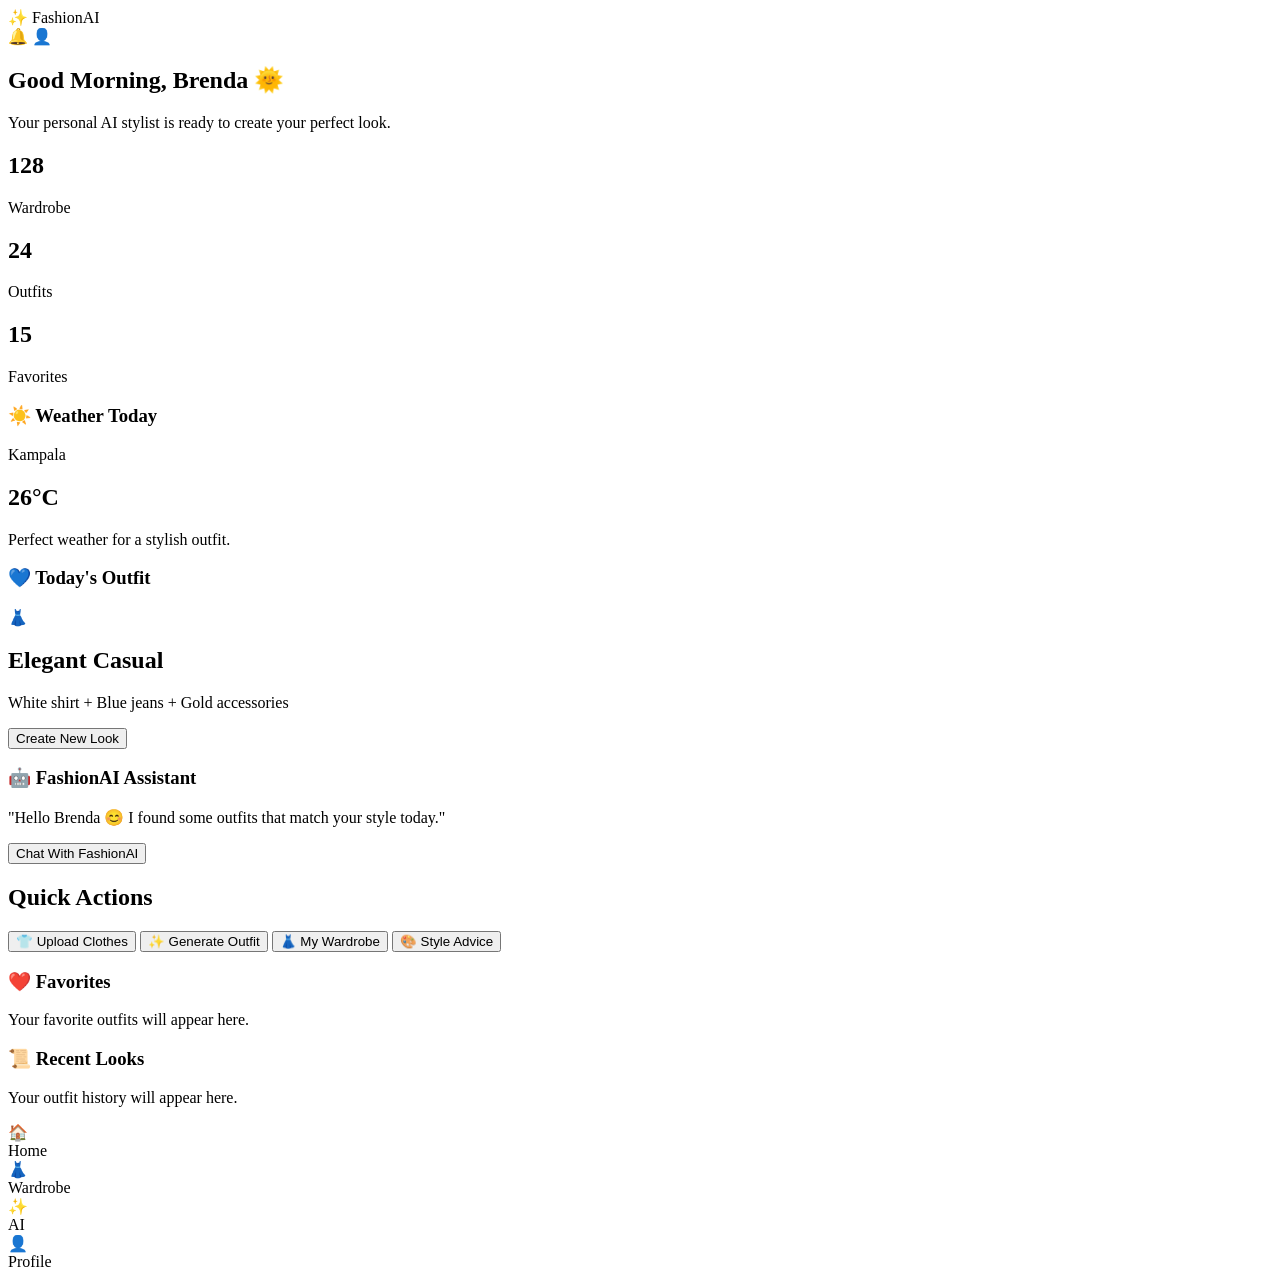
==== index.html @ b86d0272 "Create index.html" ====
<!DOCTYPE html>
<html lang="en">
<head>
<meta charset="UTF-8">
<meta name="viewport" content="width=device-width, initial-scale=1.0">

<title>FashionAI</title>

<link rel="stylesheet" href="style.css">

<!-- Google Font -->
<link href="https://fonts.googleapis.com/css2?family=Poppins:wght@300;400;500;600;700&display=swap" rel="stylesheet">

</head>

<body>


<!-- HEADER -->

<header class="top-header">

<div class="logo">
✨ FashionAI
</div>

<div class="icons">
<span>🔔</span>
<span>👤</span>
</div>

</header>



<!-- GREETING -->

<section class="welcome">

<h1 id="greeting">
Good Morning, Brenda 🌞
</h1>

<p>
Your personal AI stylist is ready to create your perfect look.
</p>

</section>




<!-- STATS -->

<section class="stats">

<div class="stat-card">

<h2>128</h2>
<p>Wardrobe</p>

</div>


<div class="stat-card">

<h2>24</h2>
<p>Outfits</p>

</div>


<div class="stat-card">

<h2>15</h2>
<p>Favorites</p>

</div>


</section>





<!-- WEATHER -->

<section class="card weather">

<div>

<h3>☀️ Weather Today</h3>

<p>
Kampala
</p>

<h2>
26°C
</h2>

<p>
Perfect weather for a stylish outfit.
</p>

</div>

</section>






<!-- TODAY OUTFIT -->

<section class="card outfit">

<h3>
💙 Today's Outfit
</h3>


<div class="outfit-box">

<div class="outfit-image">
👗
</div>


<div>

<h2>
Elegant Casual
</h2>

<p>
White shirt + Blue jeans + Gold accessories
</p>


<button>
Create New Look
</button>


</div>

</div>

</section>






<!-- AI ASSISTANT -->

<section class="card assistant">


<h3>
🤖 FashionAI Assistant
</h3>


<p>
"Hello Brenda 😊 I found some outfits that match your style today."
</p>


<button>
Chat With FashionAI
</button>


</section>







<!-- QUICK ACTIONS -->

<section>

<h2 class="section-title">
Quick Actions
</h2>


<div class="actions">


<button>
👕 Upload Clothes
</button>


<button>
✨ Generate Outfit
</button>


<button>
👗 My Wardrobe
</button>


<button>
🎨 Style Advice
</button>


</div>


</section>







<!-- FAVORITES -->

<section class="card">

<h3>
❤️ Favorites
</h3>


<p>
Your favorite outfits will appear here.
</p>


</section>






<!-- RECENT -->

<section class="card">

<h3>
📜 Recent Looks
</h3>


<p>
Your outfit history will appear here.
</p>


</section>






<!-- NAVIGATION -->

<nav class="bottom-nav">


<div>
🏠
<br>
Home
</div>


<div>
👗
<br>
Wardrobe
</div>


<div>
✨
<br>
AI
</div>


<div>
👤
<br>
Profile
</div>


</nav>





<script src="app.js"></script>


</body>
</html>
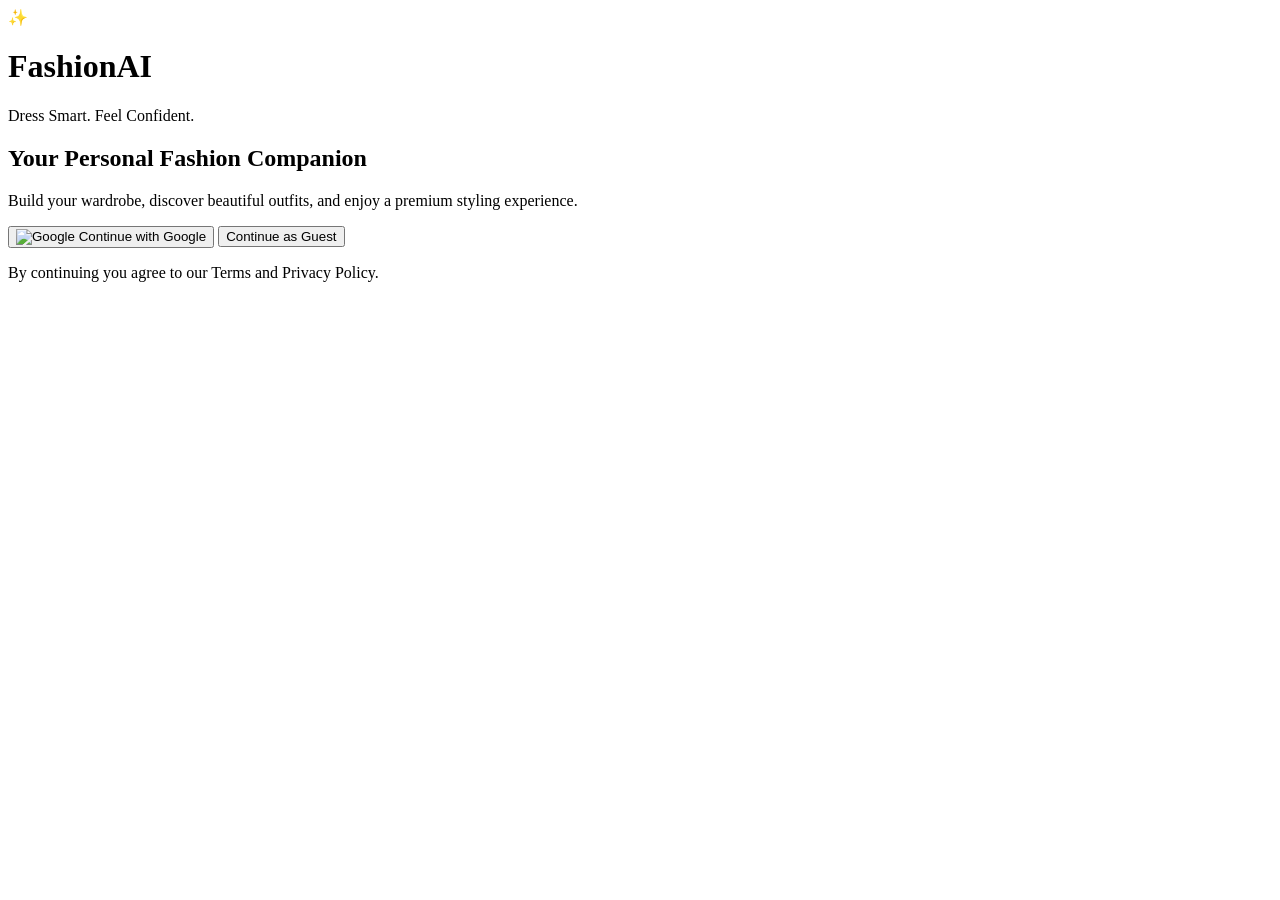
==== commit e19924db: "Update index.html" ====
--- a/index.html
+++ b/index.html
@@ -1,315 +1,90 @@
 <!DOCTYPE html>
 <html lang="en">
 <head>
+
 <meta charset="UTF-8">
 <meta name="viewport" content="width=device-width, initial-scale=1.0">
 
-<title>FashionAI</title>
+<title>FashionAI Premium</title>
+
+<meta name="theme-color" content="#123A73">
+
+<link rel="manifest" href="manifest.json">
+
+<link rel="preconnect" href="https://fonts.googleapis.com">
+<link rel="preconnect" href="https://fonts.gstatic.com" crossorigin>
+
+<link href="https://fonts.googleapis.com/css2?family=Poppins:wght@300;400;500;600;700;800&display=swap" rel="stylesheet">
 
 <link rel="stylesheet" href="style.css">
-
-<!-- Google Font -->
-<link href="https://fonts.googleapis.com/css2?family=Poppins:wght@300;400;500;600;700&display=swap" rel="stylesheet">
 
 </head>
 
 <body>
 
+<div class="background-glow"></div>
 
-<!-- HEADER -->
+<div class="login-container">
 
-<header class="top-header">
+<div class="logo-circle">
 
-<div class="logo">
-✨ FashionAI
-</div>
-
-<div class="icons">
-<span>🔔</span>
-<span>👤</span>
-</div>
-
-</header>
-
-
-
-<!-- GREETING -->
-
-<section class="welcome">
-
-<h1 id="greeting">
-Good Morning, Brenda 🌞
-</h1>
-
-<p>
-Your personal AI stylist is ready to create your perfect look.
-</p>
-
-</section>
-
-
-
-
-<!-- STATS -->
-
-<section class="stats">
-
-<div class="stat-card">
-
-<h2>128</h2>
-<p>Wardrobe</p>
+✨
 
 </div>
 
+<h1 class="logo-title">
 
-<div class="stat-card">
+FashionAI
 
-<h2>24</h2>
-<p>Outfits</p>
+</h1>
+
+<p class="logo-subtitle">
+
+Dress Smart. Feel Confident.
+
+</p>
+
+<div class="hero-card">
+
+<h2>
+
+Your Personal Fashion Companion
+
+</h2>
+
+<p>
+
+Build your wardrobe, discover beautiful outfits, and enjoy a premium styling experience.
+
+</p>
+
+<button id="googleLogin" class="google-btn">
+
+<img
+src="https://www.gstatic.com/firebasejs/ui/2.0.0/images/auth/google.svg"
+alt="Google">
+
+Continue with Google
+
+</button>
+
+<button id="guestLogin" class="guest-btn">
+
+Continue as Guest
+
+</button>
 
 </div>
 
+<p class="privacy">
 
-<div class="stat-card">
+By continuing you agree to our Terms and Privacy Policy.
 
-<h2>15</h2>
-<p>Favorites</p>
-
-</div>
-
-
-</section>
-
-
-
-
-
-<!-- WEATHER -->
-
-<section class="card weather">
-
-<div>
-
-<h3>☀️ Weather Today</h3>
-
-<p>
-Kampala
-</p>
-
-<h2>
-26°C
-</h2>
-
-<p>
-Perfect weather for a stylish outfit.
 </p>
 
 </div>
 
-</section>
-
-
-
-
-
-
-<!-- TODAY OUTFIT -->
-
-<section class="card outfit">
-
-<h3>
-💙 Today's Outfit
-</h3>
-
-
-<div class="outfit-box">
-
-<div class="outfit-image">
-👗
-</div>
-
-
-<div>
-
-<h2>
-Elegant Casual
-</h2>
-
-<p>
-White shirt + Blue jeans + Gold accessories
-</p>
-
-
-<button>
-Create New Look
-</button>
-
-
-</div>
-
-</div>
-
-</section>
-
-
-
-
-
-
-<!-- AI ASSISTANT -->
-
-<section class="card assistant">
-
-
-<h3>
-🤖 FashionAI Assistant
-</h3>
-
-
-<p>
-"Hello Brenda 😊 I found some outfits that match your style today."
-</p>
-
-
-<button>
-Chat With FashionAI
-</button>
-
-
-</section>
-
-
-
-
-
-
-
-<!-- QUICK ACTIONS -->
-
-<section>
-
-<h2 class="section-title">
-Quick Actions
-</h2>
-
-
-<div class="actions">
-
-
-<button>
-👕 Upload Clothes
-</button>
-
-
-<button>
-✨ Generate Outfit
-</button>
-
-
-<button>
-👗 My Wardrobe
-</button>
-
-
-<button>
-🎨 Style Advice
-</button>
-
-
-</div>
-
-
-</section>
-
-
-
-
-
-
-
-<!-- FAVORITES -->
-
-<section class="card">
-
-<h3>
-❤️ Favorites
-</h3>
-
-
-<p>
-Your favorite outfits will appear here.
-</p>
-
-
-</section>
-
-
-
-
-
-
-<!-- RECENT -->
-
-<section class="card">
-
-<h3>
-📜 Recent Looks
-</h3>
-
-
-<p>
-Your outfit history will appear here.
-</p>
-
-
-</section>
-
-
-
-
-
-
-<!-- NAVIGATION -->
-
-<nav class="bottom-nav">
-
-
-<div>
-🏠
-<br>
-Home
-</div>
-
-
-<div>
-👗
-<br>
-Wardrobe
-</div>
-
-
-<div>
-✨
-<br>
-AI
-</div>
-
-
-<div>
-👤
-<br>
-Profile
-</div>
-
-
-</nav>
-
-
-
-
-
 <script src="app.js"></script>
-
 
 </body>
 </html>
--- a/style.css
+++ b/style.css
@@ -0,0 +1,211 @@
+/* Edit Clothing Page */
+
+
+.edit-card{
+
+text-align:center;
+
+}
+
+
+
+.edit-image{
+
+width:220px;
+
+height:220px;
+
+object-fit:cover;
+
+border-radius:30px;
+
+margin-bottom:20px;
+
+box-shadow:
+0 10px 25px rgba(0,0,0,0.15);
+
+}
+
+
+
+.edit-card label{
+
+display:block;
+
+text-align:left;
+
+margin-top:15px;
+
+font-weight:600;
+
+}
+
+
+
+.edit-card input,
+select{
+
+
+width:100%;
+
+padding:15px;
+
+margin-top:8px;
+
+border-radius:18px;
+
+border:none;
+
+background:#F7F0E6;
+
+font-size:15px;
+
+outline:none;
+
+}
+
+
+
+.edit-card button{
+
+width:100%;
+
+margin-top:25px;
+
+font-size:16px;
+
+}
+
+.assistant{
+
+    background:white;
+
+    color:#123A73;
+
+}
+
+
+.assistant button{
+
+    background:#123A73;
+
+}
+
+
+
+
+
+
+/* QUICK ACTIONS */
+
+.section-title{
+
+    padding:20px 25px;
+
+}
+
+
+.actions{
+
+    display:grid;
+
+    grid-template-columns:1fr 1fr;
+
+    gap:15px;
+
+    padding:0 25px;
+
+}
+
+
+.actions button{
+
+    height:80px;
+
+}
+
+
+
+
+
+
+/* BOTTOM NAVIGATION */
+
+.bottom-nav{
+
+
+position:fixed;
+
+bottom:0;
+
+left:0;
+
+width:100%;
+
+
+background:#123A73;
+
+color:white;
+
+
+display:flex;
+
+justify-content:space-around;
+
+align-items:center;
+
+
+padding:15px;
+
+
+border-radius:30px 30px 0 0;
+
+
+}
+
+
+
+.bottom-nav div{
+
+    text-align:center;
+
+    font-size:13px;
+
+}
+
+
+
+
+
+/* ANIMATIONS */
+
+
+.card,
+.stat-card{
+
+    animation:fadeIn 0.8s ease;
+
+}
+
+
+
+@keyframes fadeIn{
+
+from{
+
+opacity:0;
+
+transform:translateY(20px);
+
+}
+
+
+to{
+
+opacity:1;
+
+transform:translateY(0);
+
+}
+
+}
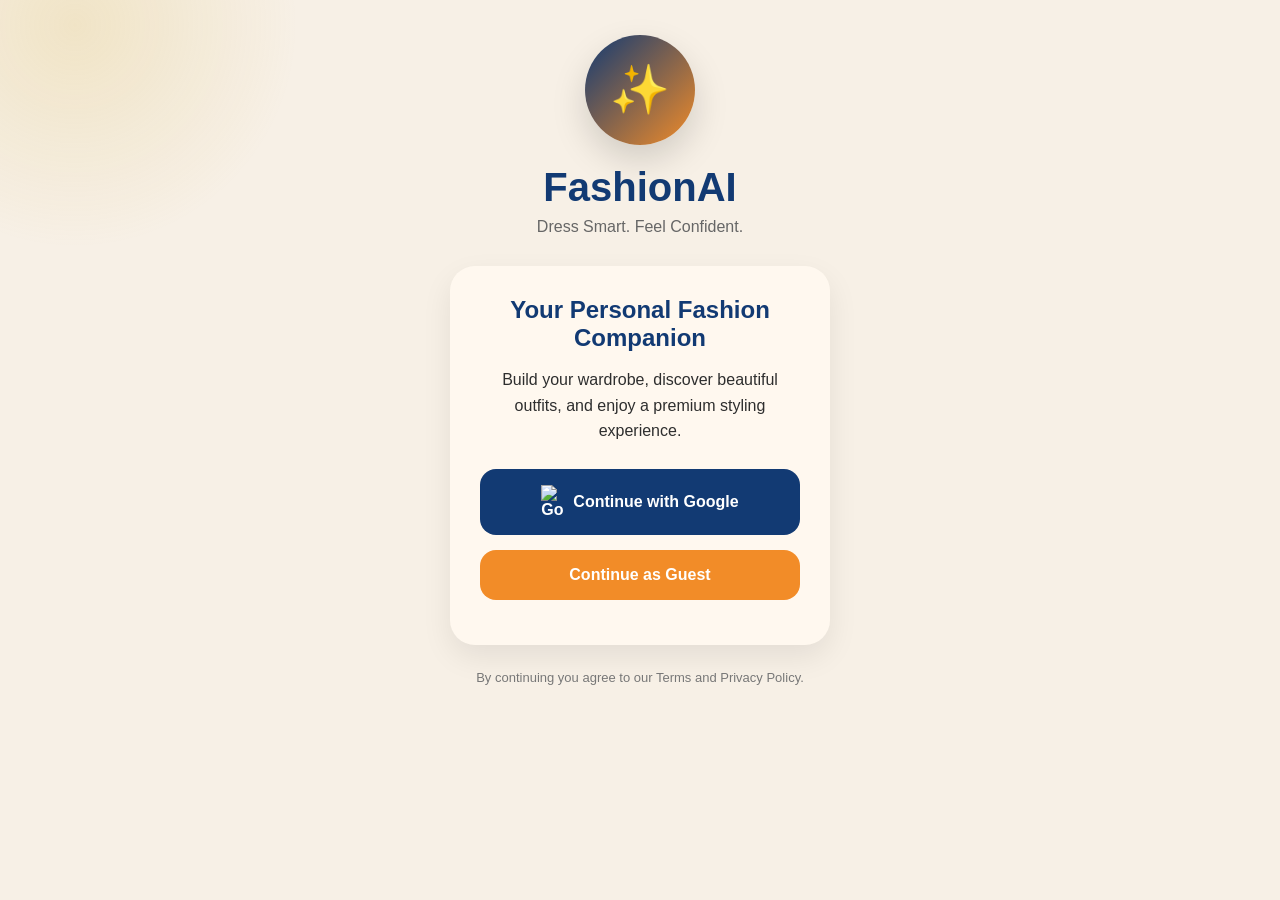
==== commit a2c7d164: "Update index.html" ====
--- a/index.html
+++ b/index.html
@@ -84,7 +84,8 @@
 
 </div>
 
-<script src="app.js"></script>
+<script type="module" src="auth.js"></script>
+<script type="module" src="app.js"></script>
 
 </body>
 </html>
--- a/style.css
+++ b/style.css
@@ -1,211 +1,327 @@
-/* Edit Clothing Page */
-
-
-.edit-card{
-
+/* ===========================
+   FashionAI Premium Theme
+=========================== */
+
+:root{
+--bg:#F7F0E6;
+--card:#FFF8EF;
+--blue:#123A73;
+--orange:#F28C28;
+--gold:#D4AF37;
+--text:#2E2E2E;
+--white:#ffffff;
+}
+
+*{
+margin:0;
+padding:0;
+box-sizing:border-box;
+font-family:'Poppins',sans-serif;
+}
+
+body{
+background:var(--bg);
+color:var(--text);
+min-height:100vh;
+overflow-x:hidden;
+}
+
+/* Background Glow */
+
+.background-glow{
+position:fixed;
+top:-200px;
+left:-150px;
+width:450px;
+height:450px;
+background:radial-gradient(var(--gold),transparent 70%);
+opacity:.18;
+z-index:-1;
+}
+
+/* Login */
+
+.login-container{
+max-width:420px;
+margin:auto;
+padding:35px 20px;
 text-align:center;
-
-}
-
-
-
-.edit-image{
-
-width:220px;
-
-height:220px;
-
-object-fit:cover;
-
-border-radius:30px;
-
-margin-bottom:20px;
-
-box-shadow:
-0 10px 25px rgba(0,0,0,0.15);
-
-}
-
-
-
-.edit-card label{
-
+}
+
+.logo-circle{
+width:110px;
+height:110px;
+margin:auto;
+border-radius:50%;
+background:linear-gradient(135deg,var(--blue),var(--orange));
+display:flex;
+justify-content:center;
+align-items:center;
+font-size:48px;
+color:#fff;
+box-shadow:0 15px 35px rgba(0,0,0,.15);
+animation:float 3s infinite ease-in-out;
+}
+
+.logo-title{
+font-size:40px;
+font-weight:700;
+color:var(--blue);
+margin-top:20px;
+}
+
+.logo-subtitle{
+color:#666;
+margin-top:8px;
+margin-bottom:30px;
+}
+
+.hero-card{
+background:var(--card);
+padding:30px;
+border-radius:25px;
+box-shadow:0 12px 30px rgba(0,0,0,.08);
+}
+
+.hero-card h2{
+color:var(--blue);
+margin-bottom:15px;
+}
+
+.hero-card p{
+line-height:1.6;
+margin-bottom:25px;
+}
+
+/* Buttons */
+
+.google-btn,
+.guest-btn{
+width:100%;
+border:none;
+padding:16px;
+border-radius:16px;
+font-size:16px;
+font-weight:600;
+cursor:pointer;
+transition:.3s;
+margin-bottom:15px;
+}
+
+.google-btn{
+background:var(--blue);
+color:#fff;
+display:flex;
+align-items:center;
+justify-content:center;
+gap:10px;
+}
+
+.google-btn img{
+width:22px;
+}
+
+.google-btn:hover{
+background:#0f2d59;
+transform:translateY(-3px);
+}
+
+.guest-btn{
+background:var(--orange);
+color:#fff;
+}
+
+.guest-btn:hover{
+transform:translateY(-3px);
+background:#db7d1f;
+}
+
+.privacy{
+margin-top:25px;
+font-size:13px;
+color:#777;
+}
+
+/* Cards */
+
+.card{
+background:var(--card);
+border-radius:20px;
+padding:20px;
+margin:20px;
+box-shadow:0 10px 25px rgba(0,0,0,.08);
+}
+
+.card-title{
+font-size:20px;
+font-weight:600;
+color:var(--blue);
+margin-bottom:15px;
+}
+
+/* Statistics */
+
+.stats{
+display:grid;
+grid-template-columns:repeat(2,1fr);
+gap:15px;
+margin-top:20px;
+}
+
+.stat-box{
+background:var(--white);
+padding:20px;
+border-radius:18px;
+text-align:center;
+box-shadow:0 8px 18px rgba(0,0,0,.05);
+}
+
+.stat-box h2{
+color:var(--orange);
+font-size:28px;
+}
+
+.stat-box p{
+color:#666;
+margin-top:8px;
+}
+
+/* Quick Buttons */
+
+.quick-grid{
+display:grid;
+grid-template-columns:repeat(2,1fr);
+gap:15px;
+margin-top:20px;
+}
+
+.quick-btn{
+background:linear-gradient(135deg,var(--blue),var(--orange));
+color:#fff;
+padding:18px;
+border-radius:18px;
+text-align:center;
+font-weight:600;
+cursor:pointer;
+transition:.3s;
+}
+
+.quick-btn:hover{
+transform:scale(1.05);
+}
+
+/* Navigation */
+
+nav{
+position:fixed;
+bottom:0;
+left:0;
+width:100%;
+background:#fff;
+display:flex;
+justify-content:space-around;
+padding:15px 0;
+box-shadow:0 -5px 20px rgba(0,0,0,.08);
+}
+
+nav button{
+border:none;
+background:none;
+font-size:15px;
+font-weight:600;
+color:#666;
+cursor:pointer;
+}
+
+nav button.active{
+color:var(--blue);
+}
+
+/* Inputs */
+
+input,
+select,
+textarea{
+width:100%;
+padding:15px;
+margin-top:12px;
+border:2px solid #eee;
+border-radius:15px;
+font-size:15px;
+outline:none;
+transition:.3s;
+}
+
+input:focus,
+select:focus,
+textarea:focus{
+border-color:var(--orange);
+}
+
+/* Upload Preview */
+
+.preview-container{
+margin-top:20px;
+background:#f3f3f3;
+border-radius:20px;
+overflow:hidden;
+}
+
+.preview-container img{
+width:100%;
 display:block;
-
-text-align:left;
-
-margin-top:15px;
-
-font-weight:600;
-
-}
-
-
-
-.edit-card input,
-select{
-
-
-width:100%;
-
-padding:15px;
-
-margin-top:8px;
-
-border-radius:18px;
-
-border:none;
-
-background:#F7F0E6;
-
-font-size:15px;
-
-outline:none;
-
-}
-
-
-
-.edit-card button{
-
-width:100%;
-
-margin-top:25px;
-
-font-size:16px;
-
-}
-
-.assistant{
-
-    background:white;
-
-    color:#123A73;
-
-}
-
-
-.assistant button{
-
-    background:#123A73;
-
-}
-
-
-
-
-
-
-/* QUICK ACTIONS */
-
-.section-title{
-
-    padding:20px 25px;
-
-}
-
-
-.actions{
-
-    display:grid;
-
-    grid-template-columns:1fr 1fr;
-
-    gap:15px;
-
-    padding:0 25px;
-
-}
-
-
-.actions button{
-
-    height:80px;
-
-}
-
-
-
-
-
-
-/* BOTTOM NAVIGATION */
-
-.bottom-nav{
-
-
-position:fixed;
-
-bottom:0;
-
-left:0;
-
-width:100%;
-
-
-background:#123A73;
-
-color:white;
-
-
-display:flex;
-
-justify-content:space-around;
-
-align-items:center;
-
-
-padding:15px;
-
-
-border-radius:30px 30px 0 0;
-
-
-}
-
-
-
-.bottom-nav div{
-
-    text-align:center;
-
-    font-size:13px;
-
-}
-
-
-
-
-
-/* ANIMATIONS */
-
-
-.card,
-.stat-card{
-
-    animation:fadeIn 0.8s ease;
-
-}
-
-
-
-@keyframes fadeIn{
+}
+
+/* Animations */
+
+@keyframes float{
+
+0%{
+transform:translateY(0);
+}
+
+50%{
+transform:translateY(-12px);
+}
+
+100%{
+transform:translateY(0);
+}
+
+}
+
+.fade-in{
+animation:fade .8s ease;
+}
+
+@keyframes fade{
 
 from{
-
 opacity:0;
-
 transform:translateY(20px);
-
-}
-
+}
 
 to{
-
 opacity:1;
-
 transform:translateY(0);
-
-}
-
-}
+}
+
+}
+
+/* Mobile */
+
+@media(max-width:768px){
+
+.logo-title{
+font-size:32px;
+}
+
+.hero-card{
+padding:22px;
+}
+
+.card{
+margin:15px;
+}
+
+}
